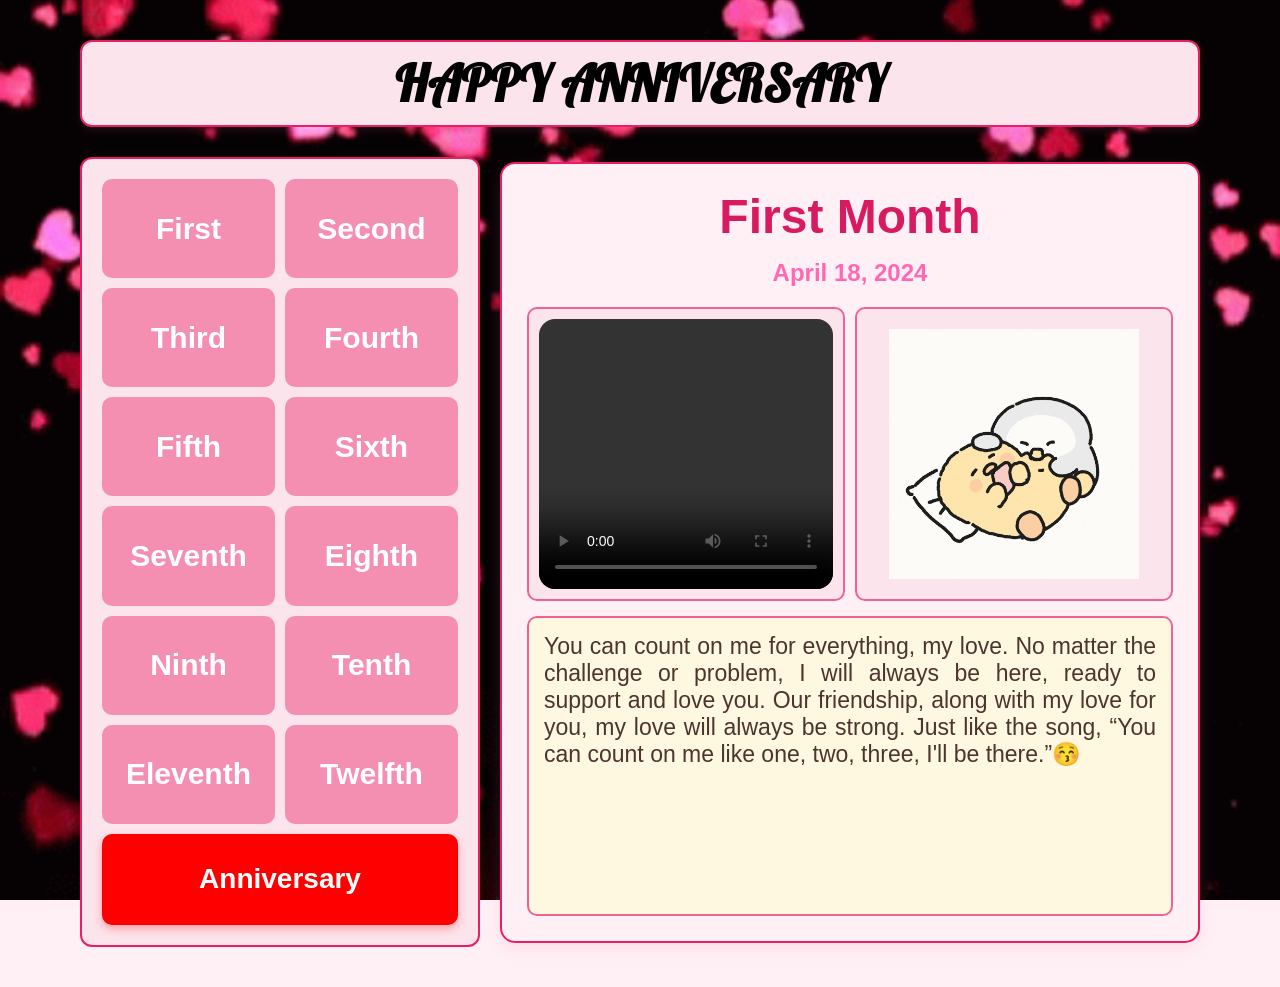
==== Anniversary/MainPage/anniversary.html @ 973cdc1e "LFS" ====
<!DOCTYPE html>
<html lang="en">
<head>
  <meta charset="UTF-8" />
  <meta name="viewport" content="width=device-width, initial-scale=1.0"/>
  <title>Happy Anniversary</title>
  <link rel="stylesheet" href="anniversary.css" />
  <link rel="icon" type="image/x-icon" href="FlowerIcon.ico">
  <link rel="preconnect" href="https://fonts.googleapis.com">
  <link rel="preconnect" href="https://fonts.gstatic.com" crossorigin>
  <link href="https://fonts.googleapis.com/css2?family=Lobster&display=swap" rel="stylesheet">
</head>
<body>
  <header>
    <div class="navbar">
      <h1>HAPPY ANNIVERSARY</h1>
      <button class="menu-toggle" onclick="toggleMenu()">☰</button>
    </div>
    <!-- Mobile button box -->
    <div class="mobile-hidden" id="mobileMenu">
      <button onclick="loadContent(1)">First</button>
      <button onclick="loadContent(2)">Second</button>
      <button onclick="loadContent(3)">Third</button>
      <button onclick="loadContent(4)">Fourth</button>
      <button onclick="loadContent(5)">Fifth</button>
      <button onclick="loadContent(6)">Sixth</button>
      <button onclick="loadContent(7)">Seventh</button>
      <button onclick="loadContent(8)">Eighth</button>
      <button onclick="loadContent(9)">Ninth</button>
      <button onclick="loadContent(10)">Tenth</button>
      <button onclick="loadContent(11)">Eleventh</button>
      <button onclick="loadContent(12)">Twelfth</button>
      <button onclick="loadContent(13)">Anniversary</button>
    </div>
  </header>

  <div class="container">
    <!-- Desktop button box -->
    <div class="desktop-only">
      <button onclick="loadContent(1)">First</button>
      <button onclick="loadContent(2)">Second</button>
      <button onclick="loadContent(3)">Third</button>
      <button onclick="loadContent(4)">Fourth</button>
      <button onclick="loadContent(5)">Fifth</button>
      <button onclick="loadContent(6)">Sixth</button>
      <button onclick="loadContent(7)">Seventh</button>
      <button onclick="loadContent(8)">Eighth</button>
      <button onclick="loadContent(9)">Ninth</button>
      <button onclick="loadContent(10)">Tenth</button>
      <button onclick="loadContent(11)">Eleventh</button>
      <button onclick="loadContent(12)">Twelfth</button>
      <button onclick="loadContent(13)">Anniversary</button>
    </div>

    <div class="background"></div>

    <div class="content-box">
      <h2 id="month-title"></h2>
      <h3 id="month-subtitle" style="color: #ff69b4;"></h3>
      <div class="media-box">
        <div class="video-box" id="video-container"></div>
        <div class="gif-box" id="gif-container"></div>
      </div>
      <div class="text-box" id="text-container"></div>
    </div>
  </div>

  <script src="anniversary.js"></script>
</body>
</html>
---- Anniversary/MainPage/anniversary.css ----
/* ========== Global Styles ========== */
* {
    box-sizing: border-box;
    margin: 0;
    padding: 0;
    font-family: 'Segoe UI', sans-serif;
}

/* ========== Body Styles ========== */
body {
    background-color: #fff0f5;
    padding: 20px;
    margin-top: 20px;
}

/* ========== Background ========== */
.background {
    position: fixed;
    top: 0;
    left: 0;
    width: 100%;
    height: 100%;
    background: url(./sweet-dreams.gif) no-repeat center center;
    background-size: cover;
    z-index: -1; 
}

/* ========== Main Container Layout ========== */
.container {
    display: flex;
    flex-wrap: wrap;
    gap: 20px;
    justify-content: center;
    align-items: center;
    max-width: 1500px;
    width: 100%;
    height: auto;
    margin: auto;
    padding: 20px;
}

/* ========== Desktop Button Section ========== */
.desktop-only {
    flex: 1 1 300px;
    max-width: 400px;
    height: 790px;
    display: grid;
    grid-template-columns: 1fr 1fr;
    gap: 10px;
    padding: 20px;
    border: 2px solid #e91e63;
    border-radius: 12px;
    background-color: #fce4ec;
}

/* ========== Buttons in Desktop View ========== */
.desktop-only button {
    padding: 15px;
    font-weight: bold;
    border: none;
    border-radius: 10px;
    cursor: pointer;
    font-size: 30px;
    color: #fff;
    transition: transform 0.15s ease, background-color 0.3s ease;
}

.desktop-only button:active {
    transform: scale(0.95);
    background-color: #c2185b !important;
}

/* ========== Button Color Scheme ========== */
.desktop-only button:nth-child(n) {
    background: #f48fb1;
}

/* ========== Special Style for Anniversary Button ========== */
.desktop-only button:nth-child(13),
.mobile-hidden button:nth-child(13) {
    background: #ff0000 !important; 
    box-shadow: 0 4px 8px rgba(255, 0, 0, 0.3);
    grid-column: span 2; 
    font-size: 28px; 
    padding: 12px; 
}

.desktop-only button:nth-child(13):hover,
.mobile-hidden button:nth-child(13):hover {
    background: #ff3333 !important;
}

.desktop-only button:nth-child(13):active,
.mobile-hidden button:nth-child(13):active {
    background: #cc0000 !important;
}

/* ========== Content Box Area ========== */
.content-box {
    flex: 1 1 500px;
    max-width: 700px;
    height: auto;
    background-color: #fff0f5;
    padding: 25px;
    border-radius: 15px;
    border: 2px solid #e91e63;
    box-shadow: 0 5px 15px rgba(255, 105, 180, 0.15);
}

/* ========== Month Title ========== */
#month-title {
    text-align: center;
    margin-bottom: 15px;
    color: #d81b60;
    font-size: 3rem;
}

/* ========== Month Subtitle ========== */
#month-subtitle {
    text-align: center;
    margin-top: 10px; 
    margin-bottom: 20px;
    font-size: 1.5rem;
    color: #ff69b4; 
}

/* ========== Media Box (Video + GIF) ========== */
.media-box {
    display: flex;
    gap: 10px;
    margin-bottom: 15px;
    flex-wrap: wrap;
}

/* ========== Individual Media Containers ========== */
.video-box,
.gif-box {
    flex: 1 1 48%;
    min-height: 180px;
    background-color: #fce4ec;
    border: 2px solid #f06292;
    border-radius: 10px;
    display: flex;
    justify-content: center;
    align-items: center;
    text-align: center;
    padding: 10px;
}

/* ========== GIF Styling ========== */
.month-gif {
    max-width: 100%;
    max-height: 250px;
    height: auto;
}

/* ========== Video Styling ========== */
.month-video {
    width: 100%;
    max-height: 270px;
    height: 500px;
    border-radius: 1rem; 
    object-fit: cover; 
}

/* ========== Text Area ========== */
.text-box {
    min-height: 100px;
    height: 300px;
    background-color: #fff8e1;
    border: 2px solid #f06292;
    border-radius: 10px;
    padding: 15px;
    font-size: 23px;
    text-align: justify;
    color: #4e342e;
    overflow-y: auto;
}

/* ========== Custom Scrollbar Styling ========== */
.text-box::-webkit-scrollbar {
    width: 8px;
    border-radius: 10px;
}

.text-box::-webkit-scrollbar-track {
    background: transparent;
    border-radius: 10px;
}

.text-box::-webkit-scrollbar-thumb {
    background-color: #f06292;
    border-radius: 10px;
}

/* ========== Navigation Bar ========== */
.navbar {
    display: flex;
    justify-content: center;
    align-items: center;
    font-family: "Lobster", sans-serif;
    margin: 0 auto;
    max-width: 1120px;
    background-color: #fce4ec;
    padding: 10px 20px;
    border-radius: 12px;
    border: 2px solid #e91e63;
    box-shadow: 0 4px 8px rgba(255, 105, 180, 0.1);
    margin-bottom: 10px;
}

.navbar > h1 {
    font-size: 50px;
    font-family: "Lobster", sans-serif;
}

/* ========== Hamburger Menu Button ========== */
.menu-toggle {
    display: none;
    background-color: #f06292;
    border: none;
    color: white;
    font-size: 24px;
    padding: 5px 10px;
    border-radius: 8px;
    cursor: pointer;
}

/* ========== Hidden Mobile Menu (Initially Hidden) ========== */
.mobile-hidden {
    display: none;
}

/* ========== Responsive Styles for Mobile Devices ========== */
@media (max-width: 768px) {
    
    /* Stack Layout for Small Screens */
    .container {
        flex-direction: column-reverse;
        align-items: center;
    }

    /* Buttons Box for Mobile View */
    .buttons-box {
        display: grid;
        grid-template-columns: 1fr 1fr;
        justify-content: center;
        align-items: center;
        width: 90%;
        width: 280px;
    }

    /* Full-width Content Box on Mobile */
    .content-box {
        width: 100%;
        height: auto;
    }

    /* Shorter Text Box for Mobile */
    .text-box {
        font-size: 15px;
        max-height: 200px;
        overflow-y: auto;
    }

    /* Hide Desktop Button Panel */
    .desktop-only {
        display: none;
    }

    /* Show Menu Button on Mobile */
    .menu-toggle {
        display: block;
    }

    /* Smaller Navbar Text on Mobile */
    .navbar > h1 {
        font-size: 20px;
        font-family: "Lobster", sans-serif;
        padding-right: 15px;
    }

    /* Expanded Mobile Menu (Visible When Toggled) */
    .mobile-hidden.show {
        flex: 1 1 300px;
        max-width: 350px;
        height: auto;
        display: grid;
        grid-template-columns: 1fr 1fr;
        gap: 10px;
        padding: 20px;
        border: 2px solid #e91e63;
        border-radius: 12px;
        background-color: #fce4ec;
    }

    /* Buttons in Mobile Menu */
    .mobile-hidden button {
        padding: 15px;
        font-weight: bold;
        border: none;
        border-radius: 10px;
        cursor: pointer;
        font-size: 20px;
        color: #fff;
        transition: transform 0.15s ease, background-color 0.3s ease;
    }

    .mobile-hidden button:active {
        transform: scale(0.95);
        background-color: #c2185b !important;
    }

    .mobile-hidden button:nth-child(n) {
        background: #f48fb1;
    }
}
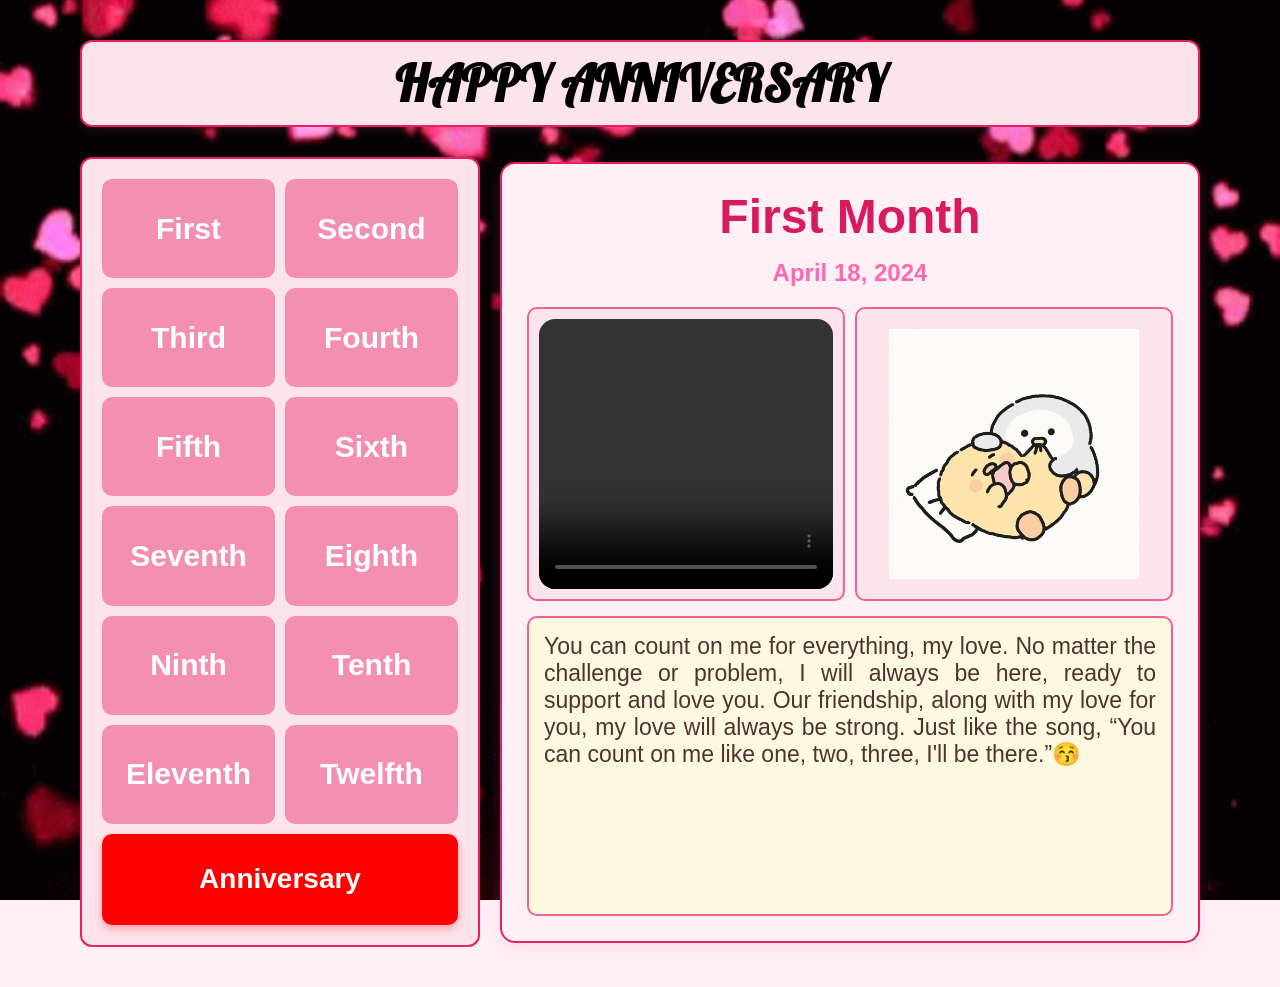
==== commit 846ae4ee: "Add files via upload" ====
--- a/Anniversary/MainPage/anniversary.html
+++ b/Anniversary/MainPage/anniversary.html
@@ -1,70 +1,70 @@
-<!DOCTYPE html>
-<html lang="en">
-<head>
-  <meta charset="UTF-8" />
-  <meta name="viewport" content="width=device-width, initial-scale=1.0"/>
-  <title>Happy Anniversary</title>
-  <link rel="stylesheet" href="anniversary.css" />
-  <link rel="icon" type="image/x-icon" href="FlowerIcon.ico">
-  <link rel="preconnect" href="https://fonts.googleapis.com">
-  <link rel="preconnect" href="https://fonts.gstatic.com" crossorigin>
-  <link href="https://fonts.googleapis.com/css2?family=Lobster&display=swap" rel="stylesheet">
-</head>
-<body>
-  <header>
-    <div class="navbar">
-      <h1>HAPPY ANNIVERSARY</h1>
-      <button class="menu-toggle" onclick="toggleMenu()">☰</button>
-    </div>
-    <!-- Mobile button box -->
-    <div class="mobile-hidden" id="mobileMenu">
-      <button onclick="loadContent(1)">First</button>
-      <button onclick="loadContent(2)">Second</button>
-      <button onclick="loadContent(3)">Third</button>
-      <button onclick="loadContent(4)">Fourth</button>
-      <button onclick="loadContent(5)">Fifth</button>
-      <button onclick="loadContent(6)">Sixth</button>
-      <button onclick="loadContent(7)">Seventh</button>
-      <button onclick="loadContent(8)">Eighth</button>
-      <button onclick="loadContent(9)">Ninth</button>
-      <button onclick="loadContent(10)">Tenth</button>
-      <button onclick="loadContent(11)">Eleventh</button>
-      <button onclick="loadContent(12)">Twelfth</button>
-      <button onclick="loadContent(13)">Anniversary</button>
-    </div>
-  </header>
-
-  <div class="container">
-    <!-- Desktop button box -->
-    <div class="desktop-only">
-      <button onclick="loadContent(1)">First</button>
-      <button onclick="loadContent(2)">Second</button>
-      <button onclick="loadContent(3)">Third</button>
-      <button onclick="loadContent(4)">Fourth</button>
-      <button onclick="loadContent(5)">Fifth</button>
-      <button onclick="loadContent(6)">Sixth</button>
-      <button onclick="loadContent(7)">Seventh</button>
-      <button onclick="loadContent(8)">Eighth</button>
-      <button onclick="loadContent(9)">Ninth</button>
-      <button onclick="loadContent(10)">Tenth</button>
-      <button onclick="loadContent(11)">Eleventh</button>
-      <button onclick="loadContent(12)">Twelfth</button>
-      <button onclick="loadContent(13)">Anniversary</button>
-    </div>
-
-    <div class="background"></div>
-
-    <div class="content-box">
-      <h2 id="month-title"></h2>
-      <h3 id="month-subtitle" style="color: #ff69b4;"></h3>
-      <div class="media-box">
-        <div class="video-box" id="video-container"></div>
-        <div class="gif-box" id="gif-container"></div>
-      </div>
-      <div class="text-box" id="text-container"></div>
-    </div>
-  </div>
-
-  <script src="anniversary.js"></script>
-</body>
-</html>
+<!DOCTYPE html>
+<html lang="en">
+<head>
+  <meta charset="UTF-8" />
+  <meta name="viewport" content="width=device-width, initial-scale=1.0"/>
+  <title>Happy Anniversary</title>
+  <link rel="stylesheet" href="anniversary.css" />
+  <link rel="icon" type="image/x-icon" href="FlowerIcon.ico">
+  <link rel="preconnect" href="https://fonts.googleapis.com">
+  <link rel="preconnect" href="https://fonts.gstatic.com" crossorigin>
+  <link href="https://fonts.googleapis.com/css2?family=Lobster&display=swap" rel="stylesheet">
+</head>
+<body>
+  <header>
+    <div class="navbar">
+      <h1>HAPPY ANNIVERSARY</h1>
+      <button class="menu-toggle" onclick="toggleMenu()">☰</button>
+    </div>
+    <!-- Mobile button box -->
+    <div class="mobile-hidden" id="mobileMenu">
+      <button onclick="loadContent(1)">First</button>
+      <button onclick="loadContent(2)">Second</button>
+      <button onclick="loadContent(3)">Third</button>
+      <button onclick="loadContent(4)">Fourth</button>
+      <button onclick="loadContent(5)">Fifth</button>
+      <button onclick="loadContent(6)">Sixth</button>
+      <button onclick="loadContent(7)">Seventh</button>
+      <button onclick="loadContent(8)">Eighth</button>
+      <button onclick="loadContent(9)">Ninth</button>
+      <button onclick="loadContent(10)">Tenth</button>
+      <button onclick="loadContent(11)">Eleventh</button>
+      <button onclick="loadContent(12)">Twelfth</button>
+      <button onclick="loadContent(13)">Anniversary</button>
+    </div>
+  </header>
+
+  <div class="container">
+    <!-- Desktop button box -->
+    <div class="desktop-only">
+      <button onclick="loadContent(1)">First</button>
+      <button onclick="loadContent(2)">Second</button>
+      <button onclick="loadContent(3)">Third</button>
+      <button onclick="loadContent(4)">Fourth</button>
+      <button onclick="loadContent(5)">Fifth</button>
+      <button onclick="loadContent(6)">Sixth</button>
+      <button onclick="loadContent(7)">Seventh</button>
+      <button onclick="loadContent(8)">Eighth</button>
+      <button onclick="loadContent(9)">Ninth</button>
+      <button onclick="loadContent(10)">Tenth</button>
+      <button onclick="loadContent(11)">Eleventh</button>
+      <button onclick="loadContent(12)">Twelfth</button>
+      <button onclick="loadContent(13)">Anniversary</button>
+    </div>
+
+    <div class="background"></div>
+
+    <div class="content-box">
+      <h2 id="month-title"></h2>
+      <h3 id="month-subtitle" style="color: #ff69b4;"></h3>
+      <div class="media-box">
+        <div class="video-box" id="video-container"></div>
+        <div class="gif-box" id="gif-container"></div>
+      </div>
+      <div class="text-box" id="text-container"></div>
+    </div>
+  </div>
+
+  <script src="anniversary.js"></script>
+</body>
+</html>
